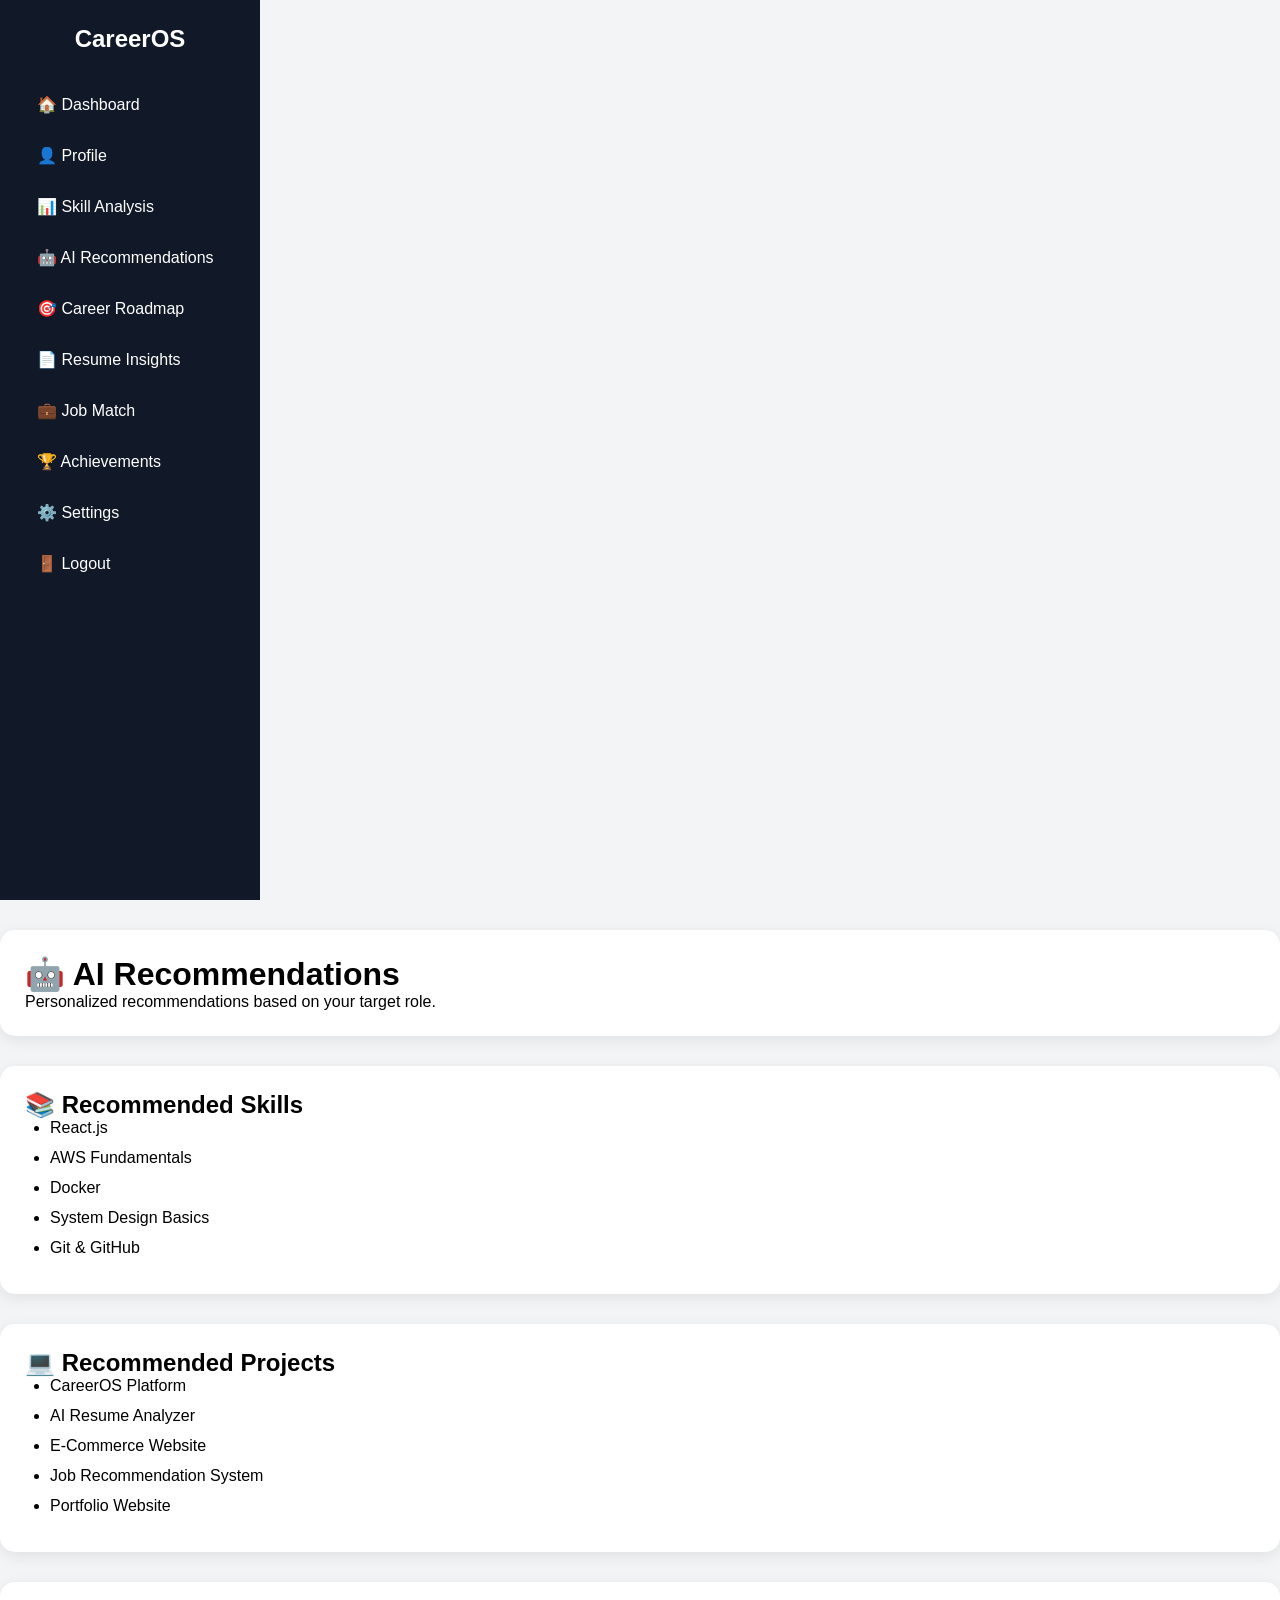
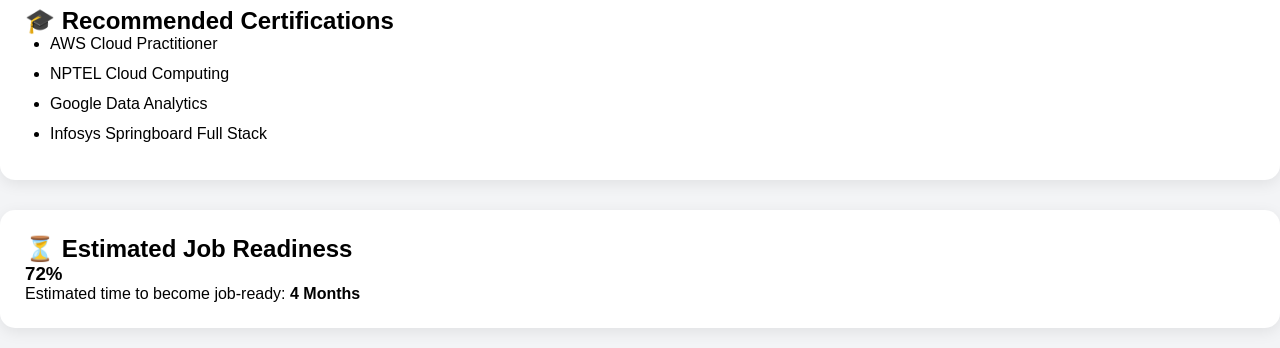
==== ai-recommendations.html @ e2b01dc5 "Initial commit" ====
<!DOCTYPE html>
<html lang="en">
<head>
<meta charset="UTF-8">
<meta name="viewport" content="width=device-width, initial-scale=1.0">

<title>CareerOS - AI Recommendations</title>

<link rel="stylesheet" href="css/style.css">
</head>
<body>
    <div class="layout">

    <div class="sidebar">

        <h2>CareerOS</h2>

        <a href="dashboard.html">🏠 Dashboard</a>

        <a href="profile-view.html">👤 Profile</a>

        <a href="skill-analysis.html">📊 Skill Analysis</a>

        <a href="ai-recommendations.html">🤖 AI Recommendations</a>

        <a href="roadmap.html">🎯 Career Roadmap</a>

        <a href="resume-insights.html">📄 Resume Insights</a>

        <a href="job-match.html">💼 Job Match</a>

        <a href="achievements.html">🏆 Achievements</a>

        <a href="settings.html">⚙️ Settings</a>

        <a href="index.html">🚪 Logout</a>

    </div>

    <div class="main-content">

        <!-- Page Content Goes Here -->

    </div>

</div>



    <div class="section">

        <h1>🤖 AI Recommendations</h1>

        <p>
            Personalized recommendations based on your target role.
        </p>

    </div>

    <div class="section">

        <h2>📚 Recommended Skills</h2>

        <ul class="recommend-list">

            <li>React.js</li>

            <li>AWS Fundamentals</li>

            <li>Docker</li>

            <li>System Design Basics</li>

            <li>Git & GitHub</li>

        </ul>

    </div>

    <div class="section">

        <h2>💻 Recommended Projects</h2>

        <ul class="recommend-list">

            <li>CareerOS Platform</li>

            <li>AI Resume Analyzer</li>

            <li>E-Commerce Website</li>

            <li>Job Recommendation System</li>

            <li>Portfolio Website</li>

        </ul>

    </div>

    <div class="section">

        <h2>🎓 Recommended Certifications</h2>

        <ul class="recommend-list">

            <li>AWS Cloud Practitioner</li>

            <li>NPTEL Cloud Computing</li>

            <li>Google Data Analytics</li>

            <li>Infosys Springboard Full Stack</li>

        </ul>

    </div>

    <div class="section">

        <h2>⏳ Estimated Job Readiness</h2>

        <h3>72%</h3>

        <p>
            Estimated time to become job-ready:
            <strong>4 Months</strong>
        </p>

    </div>



</body>
</html>
---- css/style.css ----
*{
    margin:0;
    padding:0;
    box-sizing:border-box;
    font-family:'Segoe UI',sans-serif;
}

body{
    background:#f5f7fb;
}

.container{
    display:flex;
    height:100vh;
}

/* LEFT SIDE */

.left-panel{
    width:50%;
    background:linear-gradient(135deg,#2563eb,#1e3a8a);
    color:white;
    padding:70px;
    display:flex;
    flex-direction:column;
    justify-content:center;
}

.logo{
    font-size:40px;
    font-weight:bold;
    margin-bottom:25px;
}

.left-panel h1{
    font-size:48px;
    line-height:1.2;
    margin-bottom:20px;
}

.left-panel p{
    font-size:18px;
    line-height:1.6;
    margin-bottom:35px;
}

.feature{
    background:rgba(255,255,255,0.12);
    padding:15px;
    border-radius:10px;
    margin-bottom:12px;
}

/* RIGHT SIDE */

.right-panel{
    width:50%;
    display:flex;
    justify-content:center;
    align-items:center;
}

.login-card{
    width:420px;
    background:white;
    padding:40px;
    border-radius:20px;
    box-shadow:0 10px 30px rgba(0,0,0,0.1);
}

.login-card h2{
    text-align:center;
    margin-bottom:10px;
}

.subtitle{
    text-align:center;
    color:gray;
    margin-bottom:25px;
}

input{
    width:100%;
    padding:14px;
    margin-bottom:15px;
    border:1px solid #d1d5db;
    border-radius:10px;
    font-size:15px;
}

.login-btn{
    width:100%;
    padding:14px;
    border:none;
    border-radius:10px;
    background:#2563eb;
    color:white;
    font-size:16px;
    cursor:pointer;
}

.login-btn:hover{
    background:#1d4ed8;
}

.divider{
    text-align:center;
    margin:20px 0;
    color:gray;
}

.google-btn{
    width:100%;
    padding:14px;
    border:1px solid #d1d5db;
    border-radius:10px;
    background:white;
    cursor:pointer;
}

.signup-text{
    text-align:center;
    margin-top:20px;
}

.signup-text a{
    color:#2563eb;
    text-decoration:none;
    font-weight:bold;
}
/* SIGNUP PAGE */

.signup-container{
    height:100vh;
    display:flex;
    justify-content:center;
    align-items:center;
    background:#f5f7fb;
}

.signup-card{
    width:500px;
    background:white;
    padding:40px;
    border-radius:20px;
    box-shadow:0 10px 30px rgba(0,0,0,0.1);
}

.signup-card h2{
    text-align:center;
    margin-bottom:10px;
}

.signup-card .subtitle{
    text-align:center;
    color:gray;
    margin-bottom:25px;
}

.signup-card input{
    width:100%;
    padding:14px;
    margin-bottom:15px;
    border:1px solid #d1d5db;
    border-radius:10px;
}

.signup-card button{
    width:100%;
    padding:14px;
    border:none;
    border-radius:10px;
    background:#2563eb;
    color:white;
    font-size:16px;
    cursor:pointer;
}

.signup-card button:hover{
    background:#1d4ed8;
}
/* PROFILE PAGE */

.profile-container{
    height:100vh;
    display:flex;
    justify-content:center;
    align-items:center;
    background:#f5f7fb;
}

.profile-card{
    width:550px;
    background:white;
    padding:40px;
    border-radius:20px;
    box-shadow:0 10px 30px rgba(0,0,0,0.1);
}

.profile-card h2{
    text-align:center;
    margin-bottom:10px;
}

.profile-card .subtitle{
    text-align:center;
    color:gray;
    margin-bottom:25px;
}

.profile-card input,
.profile-card select{
    width:100%;
    padding:14px;
    margin-bottom:15px;
    border:1px solid #d1d5db;
    border-radius:10px;
    font-size:15px;
}

.profile-card button{
    width:100%;
    padding:14px;
    border:none;
    border-radius:10px;
    background:#2563eb;
    color:white;
    font-size:16px;
    cursor:pointer;
}

.profile-card button:hover{
    background:#1d4ed8;
}
body{
    margin:0;
    padding:0;
    font-family:'Segoe UI',sans-serif;
    background:#f5f7fb;
}

.signup-container{
    height:100vh;
    display:flex;
    justify-content:center;
    align-items:center;
}

.signup-card{
    width:500px;
    background:white;
    padding:40px;
    border-radius:20px;
    box-shadow:0 10px 30px rgba(0,0,0,0.1);
}

.signup-card h2{
    text-align:center;
}

.subtitle{
    text-align:center;
    color:gray;
    margin-bottom:25px;
}

.signup-card input{
    width:100%;
    padding:14px;
    border:1px solid #ccc;
    border-radius:10px;
    margin-bottom:15px;
    font-size:15px;
}

.password-container{
    position:relative;
}

.password-container span{
    position:absolute;
    right:15px;
    top:15px;
    cursor:pointer;
}

.signup-card button{
    width:100%;
    padding:14px;
    background:#2563eb;
    color:white;
    border:none;
    border-radius:10px;
    cursor:pointer;
    font-size:16px;
}

.signup-card button:hover{
    background:#1d4ed8;
}

.signup-text{
    text-align:center;
    margin-top:20px;
}

.signup-text a{
    color:#2563eb;
    text-decoration:none;
}
.error-message{
    color:red;
    font-size:14px;
    margin-top:-10px;
    margin-bottom:10px;
}
.name-row{
    display:flex;
    gap:10px;
    margin-bottom:15px;
}

.name-row input{
    flex:1;
}
.error-message{
    color:red;
    font-size:14px;
    margin-top:-10px;
    margin-bottom:10px;
}

.success-message{
    display:none;
    background:#dcfce7;
    color:#166534;
    border:1px solid #86efac;
    padding:12px;
    border-radius:8px;
    margin-bottom:15px;
    text-align:center;
    font-weight:500;
}
/* PROFILE PAGE */

.profile-container{
    height:100vh;
    display:flex;
    justify-content:center;
    align-items:center;
    background:#f5f7fb;
}

.profile-card{
    width:550px;
    background:white;
    padding:40px;
    border-radius:20px;
    box-shadow:0 10px 30px rgba(0,0,0,0.1);
}

.profile-card h2{
    text-align:center;
    margin-bottom:10px;
}

.profile-card .subtitle{
    text-align:center;
    color:gray;
    margin-bottom:25px;
}

.profile-card input,
.profile-card select{
    width:100%;
    padding:14px;
    margin-bottom:15px;
    border:1px solid #d1d5db;
    border-radius:10px;
    font-size:15px;
    box-sizing:border-box;
}

.profile-card button{
    width:100%;
    padding:14px;
    border:none;
    border-radius:10px;
    background:#2563eb;
    color:white;
    font-size:16px;
    cursor:pointer;
}

.profile-card button:hover{
    background:#1d4ed8;
}
/* CONNECT ACCOUNTS PAGE */

.connect-container{
    height:100vh;
    display:flex;
    justify-content:center;
    align-items:center;
    background:#f5f7fb;
}

.connect-card{
    width:550px;
    background:white;
    padding:40px;
    border-radius:20px;
    box-shadow:0 10px 30px rgba(0,0,0,0.1);
}

.connect-card h2{
    text-align:center;
}

.connect-card .subtitle{
    text-align:center;
    color:gray;
    margin-bottom:25px;
}

.connect-card input{
    width:100%;
    padding:14px;
    margin-bottom:15px;
    border:1px solid #d1d5db;
    border-radius:10px;
    font-size:15px;
    box-sizing:border-box;
}

.connect-card button{
    width:100%;
    padding:14px;
    background:#2563eb;
    color:white;
    border:none;
    border-radius:10px;
    cursor:pointer;
    font-size:16px;
}

.connect-card button:hover{
    background:#1d4ed8;
}
/* DASHBOARD */

.dashboard-container{
    max-width:1200px;
    margin:auto;
    padding:30px;
}

.dashboard-container h1{
    text-align:center;
}

.dashboard-container h3{
    text-align:center;
}

.main-score{
    text-align:center;
}

.score{
    font-size:50px;
    font-weight:bold;
    color:#2563eb;
}

.cards{
    display:grid;
    grid-template-columns:repeat(2,1fr);
    gap:20px;
    margin-top:30px;
}

.score-card{
    background:white;
    padding:25px;
    border-radius:15px;
    box-shadow:0 5px 15px rgba(0,0,0,0.1);
    text-align:center;
}

.section{
    margin-top:30px;
    background:white;
    padding:25px;
    border-radius:15px;
    box-shadow:0 5px 15px rgba(0,0,0,0.1);
}

.roadmap-btn{
    width:100%;
    margin-top:30px;
    padding:15px;
    background:#2563eb;
    color:white;
    border:none;
    border-radius:10px;
    font-size:16px;
    cursor:pointer;
}
.circle{
    width:120px;
    height:120px;

    margin:auto;
    margin-bottom:15px;

    border-radius:50%;

    border:10px solid #2563eb;

    display:flex;
    justify-content:center;
    align-items:center;

    font-size:24px;
    font-weight:bold;

    color:#2563eb;
}
/* CAREER READINESS METER */

.meter{
    width:100%;
    height:35px;

    background:#e5e7eb;

    border-radius:50px;

    overflow:hidden;

    margin-top:20px;
}

.meter-fill{

    width:72%;

    height:100%;

    background:#2563eb;

    color:white;

    display:flex;
    align-items:center;
    justify-content:center;

    font-weight:bold;

    animation:fillMeter 2s ease;
}

.meter-text{

    margin-top:15px;

    color:#555;

    font-size:15px;
}

@keyframes fillMeter{

    from{
        width:0;
    }

    to{
        width:72%;
    }

}
/* SKILL GAP ANALYSIS */

.skill{

    margin-bottom:20px;

}

.skill span{

    display:block;

    margin-bottom:6px;

    font-weight:600;

}

.skill-bar{

    width:100%;

    height:28px;

    background:#e5e7eb;

    border-radius:50px;

    overflow:hidden;

}

.skill-fill{

    height:100%;

    color:white;

    display:flex;

    align-items:center;

    justify-content:flex-end;

    padding-right:10px;

    font-size:14px;

    font-weight:bold;

    background:#2563eb;

}

/* Individual Widths */

.java{
    width:90%;
}

.python{
    width:80%;
}

.sql{
    width:75%;
}

.react{
    width:20%;
}

.aws{
    width:10%;
}

.docker{
    width:10%;
}
/* AI RECOMMENDATIONS */

.recommendation-card{

    margin-top:20px;

    padding:20px;

    border-radius:12px;

    background:#f8fafc;

    border-left:5px solid #2563eb;

}

.recommendation-card h3{

    margin-bottom:10px;

}

.recommendation-card ul{

    padding-left:20px;

}

.recommendation-card li{

    margin-bottom:8px;

}

.job-ready{

    font-size:18px;

    font-weight:bold;

    color:#2563eb;

}
/* CAREER ROADMAP */

.roadmap{

    margin-top:20px;

    position:relative;

    padding-left:30px;

}

.roadmap::before{

    content:"";

    position:absolute;

    left:10px;

    top:0;

    width:4px;

    height:100%;

    background:#2563eb;

}

.roadmap-item{

    display:flex;

    margin-bottom:30px;

    position:relative;

}

.roadmap-dot{

    width:20px;

    height:20px;

    background:#2563eb;

    border-radius:50%;

    position:absolute;

    left:-29px;

}

.success{

    background:green;
}

.roadmap-content{

    background:#f8fafc;

    padding:15px;

    border-radius:10px;

    width:100%;

    box-shadow:0 3px 10px rgba(0,0,0,0.05);

}

.roadmap-content h3{

    margin-bottom:5px;

}
/* PROFILE HEADER */

.profile-header{

    background:#111827;

    color:white;

    padding:30px;

    border-radius:20px;

    display:flex;

    align-items:center;

    gap:30px;

    margin-bottom:30px;

    box-shadow:0 10px 25px rgba(0,0,0,0.2);

}

.profile-avatar{

    width:100px;

    height:100px;

    border-radius:50%;

    background:#2563eb;

    display:flex;

    justify-content:center;

    align-items:center;

    font-size:32px;

    font-weight:bold;

}

.profile-info h1{

    margin-bottom:10px;

}

.profile-info p{

    margin:6px 0;

    color:#d1d5db;

}
.dashboard-container{

    max-width:1100px;

    margin:auto;

    padding:30px;
}

.welcome-card,
.readiness-card,
.mission-card{

    background:white;

    padding:25px;

    border-radius:15px;

    margin-bottom:20px;

    box-shadow:0 4px 15px rgba(0,0,0,0.08);
}

.stats-grid{

    display:grid;

    grid-template-columns:repeat(3,1fr);

    gap:20px;
}

.stat-card{

    background:white;

    padding:20px;

    border-radius:15px;

    text-align:center;

    box-shadow:0 4px 15px rgba(0,0,0,0.08);
}

.stat-card h3{

    margin-bottom:10px;
}

.stat-card p{

    font-size:28px;

    font-weight:bold;

    color:#2563eb;
}
.profile-view-card{

    background:white;

    padding:30px;

    border-radius:20px;

    box-shadow:0 4px 15px rgba(0,0,0,0.08);

    max-width:900px;

    margin:auto;
}

.profile-section{

    margin-top:25px;

    padding:20px;

    background:#f8fafc;

    border-radius:12px;
}

.profile-section h3{

    margin-bottom:15px;

    color:#2563eb;
}

.profile-section p{

    margin:10px 0;

    font-size:16px;
}
.section{

    background:white;

    padding:25px;

    border-radius:15px;

    margin-bottom:20px;

    box-shadow:0 4px 15px rgba(0,0,0,0.08);
}

.skill-tag{

    display:inline-block;

    background:#dcfce7;

    color:#166534;

    padding:10px 15px;

    border-radius:30px;

    margin:5px;

    font-weight:600;
}

.missing-tag{

    display:inline-block;

    background:#fee2e2;

    color:#991b1b;

    padding:10px 15px;

    border-radius:30px;

    margin:5px;

    font-weight:600;
}
.recommend-list{

    padding-left:25px;

}

.recommend-list li{

    margin-bottom:12px;

    font-size:16px;

}
.roadmap{

    margin-top:20px;

    position:relative;

    padding-left:30px;

}

.roadmap::before{

    content:"";

    position:absolute;

    left:10px;

    top:0;

    width:4px;

    height:100%;

    background:#2563eb;

}

.roadmap-item{

    position:relative;

    margin-bottom:30px;

}

.roadmap-dot{

    width:20px;

    height:20px;

    border-radius:50%;

    background:#2563eb;

    position:absolute;

    left:-29px;

}

.success{

    background:green;
}

.roadmap-content{

    background:white;

    padding:20px;

    border-radius:15px;

    box-shadow:0 4px 15px rgba(0,0,0,0.08);

}
.match-score{

    width:150px;

    height:150px;

    border-radius:50%;

    background:#2563eb;

    color:white;

    display:flex;

    justify-content:center;

    align-items:center;

    font-size:36px;

    font-weight:bold;

    margin:auto;
}
.progress-bar{

    width:100%;

    height:30px;

    background:#e5e7eb;

    border-radius:30px;

    overflow:hidden;

}

.progress-fill{

    width:65%;

    height:100%;

    background:#2563eb;

    color:white;

    text-align:center;

    line-height:30px;

    font-weight:bold;

}

.achievement-card{

    background:#dcfce7;

    color:#166534;

    padding:15px;

    border-radius:12px;

    margin-bottom:10px;

    font-weight:600;

}

.locked-card{

    background:#f3f4f6;

    color:#6b7280;

    padding:15px;

    border-radius:12px;

    margin-bottom:10px;

}
.layout{

    display:flex;

    min-height:100vh;
}

.sidebar{

    width:260px;

    background:#111827;

    color:white;

    padding:25px;

    position:fixed;

    height:100%;
}

.sidebar h2{

    margin-bottom:30px;

    text-align:center;
}

.sidebar a{

    display:block;

    color:white;

    text-decoration:none;

    padding:12px;

    margin-bottom:8px;

    border-radius:8px;

    transition:0.3s;
}

.sidebar a:hover{

    background:#2563eb;
}

.main-content{

    margin-left:280px;

    padding:30px;

    width:calc(100% - 280px);

    box-sizing:border-box;
}
.dark-mode{

    background:#0f172a;

    color:white;
}

.dark-mode .section{

    background:#1e293b;

    color:white;
}
body{

    margin:0;

    background:#f3f4f6;
}
.menu-btn{

    display:none;

    position:fixed;

    top:15px;

    left:15px;

    z-index:1000;

    padding:10px 15px;

    font-size:22px;
}

@media(max-width:768px){

    .menu-btn{

        display:block;
    }

    .sidebar{

        transform:translateX(-100%);
        transition:0.3s;
    }

    .sidebar.show{

        transform:translateX(0);
    }

    .main-content{

        margin-left:0;
        width:100%;
    }
}
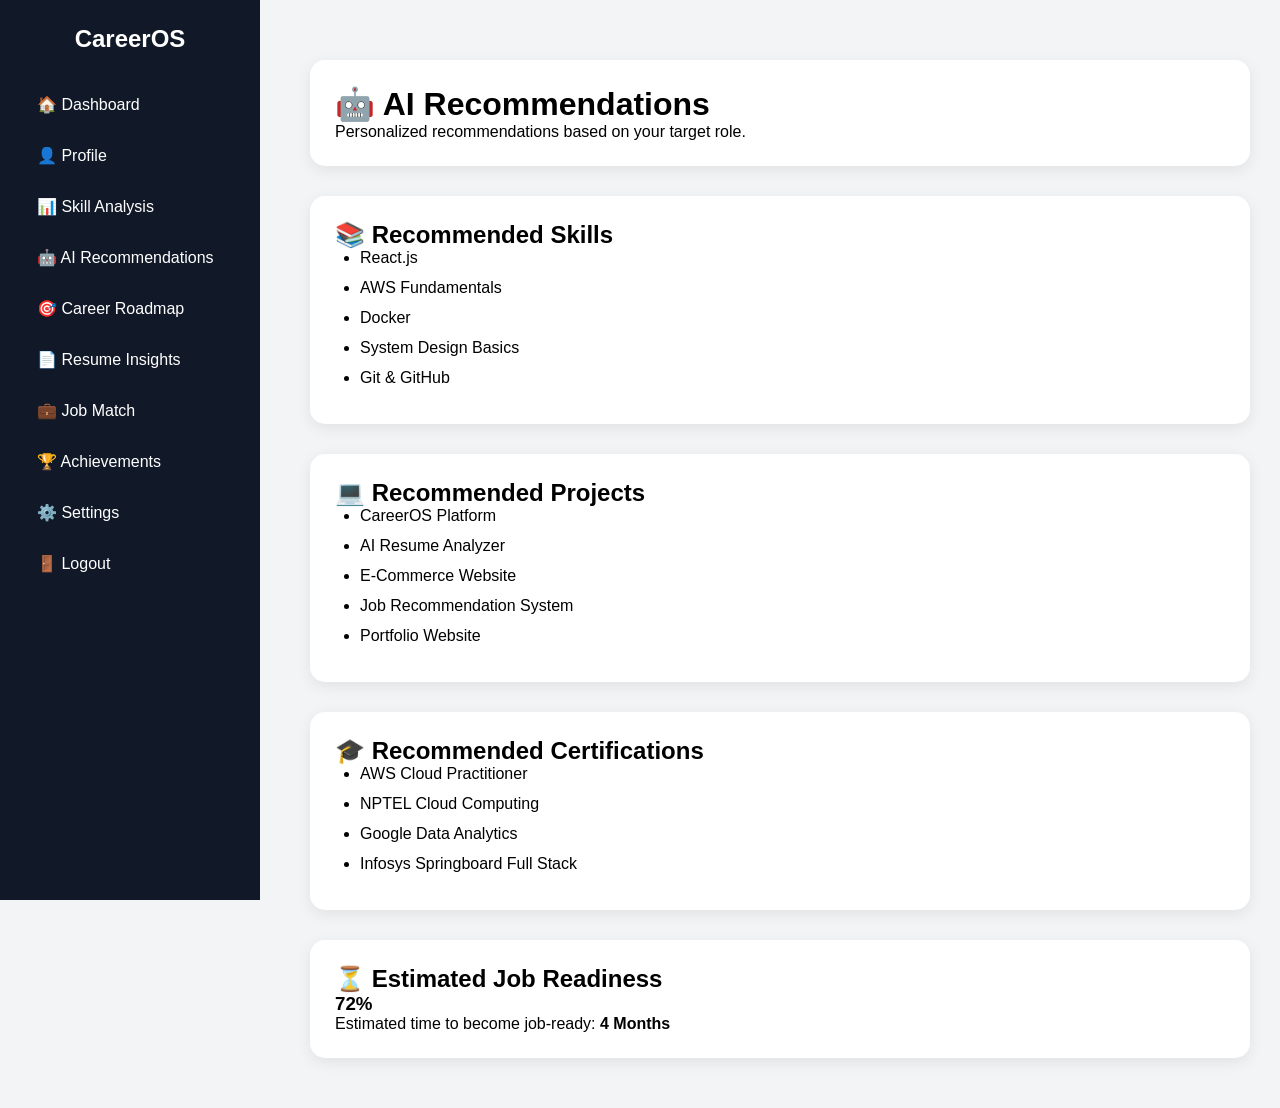
==== commit 8682ef3c: "Update UI changes" ====
--- a/ai-recommendations.html
+++ b/ai-recommendations.html
@@ -39,14 +39,7 @@
 
     <div class="main-content">
 
-        <!-- Page Content Goes Here -->
-
-    </div>
-
-</div>
-
-
-
+       
     <div class="section">
 
         <h1>🤖 AI Recommendations</h1>
@@ -128,6 +121,13 @@
 
     </div>
 
+    </div>
+
+</div>
+
+
+
+    
 
 
 </body>
